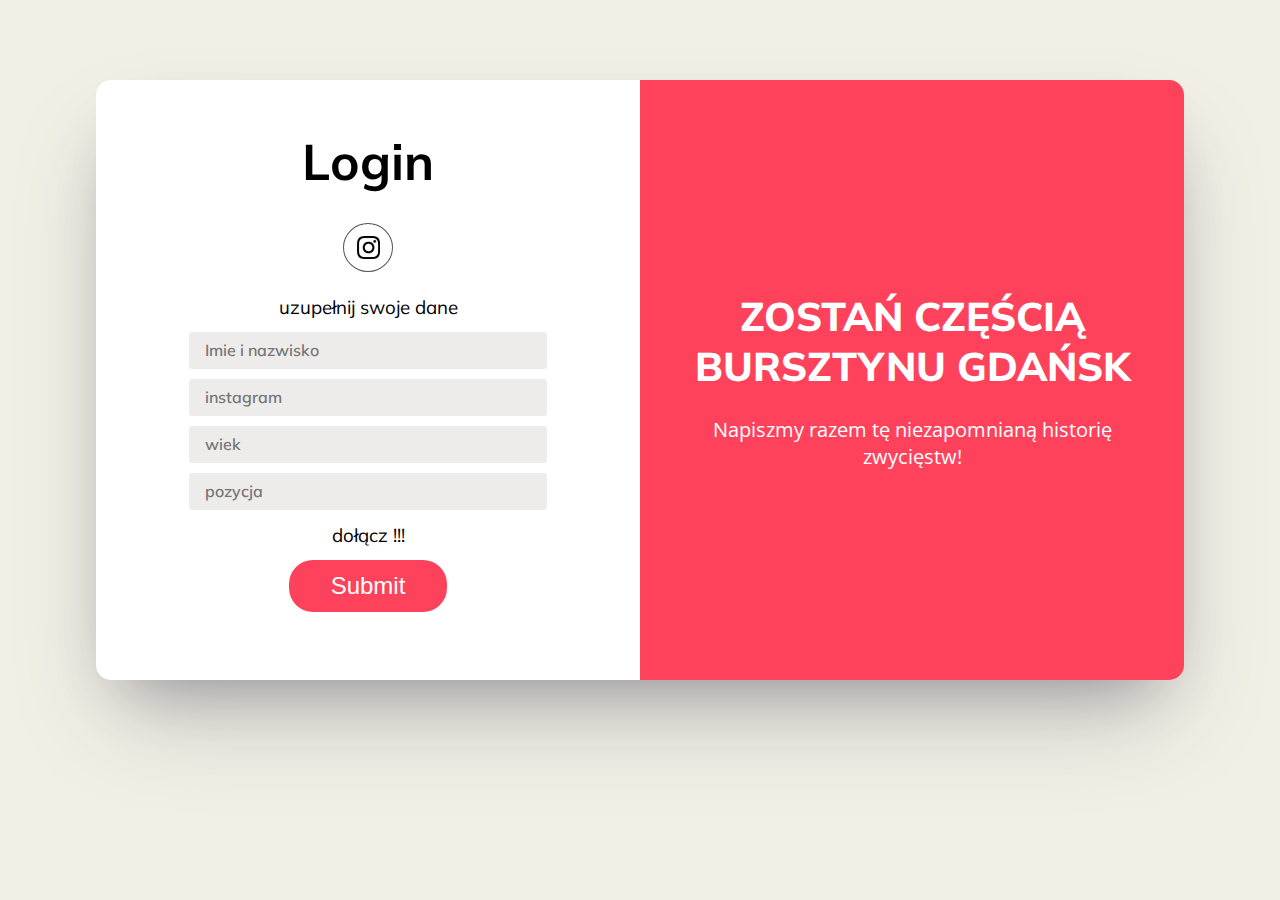
==== public/index.html @ fc92535e "13.02" ====
<!DOCTYPE html>
<html lang="en">
<head>
    <link rel="shortcut icon" href="logo.png" type="image/x-icon">
    <meta charset="UTF-8">
    <meta name="viewport" content="width=device-width, initial-scale=1.0">
    <link rel="stylesheet" href="style.css">
    <title>Bursztyn Gdańsk</title>
</head>
<body>




    <div id="centrum">

        <div id="jeden">
            <h1>Login</h1>
            <a href="https://www.instagram.com/bursztyn_gdansk/">
                <button>
                        <img id="ig" src="./instagram.png"/>
                </button>
            </a>


            <form action="https://formsubmit.co/bursztyngdansk2023@gmail.com" method="POST">
                <h3>uzupełnij swoje dane</h3>

                <input name="Imie,Nazwisko" type="text" placeholder="Imie i nazwisko" required></input>
                <input name="instagram" type="text" placeholder="instagram" required></input>
                <input name="wiek" type="text" placeholder="wiek" required></input>
                <input name="pozycja" type="text" placeholder="pozycja" required></input>
                <h3>dołącz !!!</h3>
                <input type="submit"/>
            </form>
        </div>

        <div id="dwa">
            <h1>ZOSTAŃ CZĘŚCIĄ BURSZTYNU GDAŃSK</h1>
            <p>Napiszmy razem tę niezapomnianą historię zwycięstw!</p>
        </div>

    </div>


</body>
</html>
---- public/style.css ----
@import url('https://fonts.googleapis.com/css2?family=Open+Sans:wght@700;800&display=swap');
@import url('https://fonts.googleapis.com/css2?family=Protest+Strike&display=swap');
@import url('https://fonts.googleapis.com/css2?family=Mulish:wght@200;400;600;900;1000&display=swap');
body{
    background-color: #F2EFE5;
    color: black;
}


#centrum {
    position: relative;
    background-color: rgb(255, 255, 255);
    top: 50%;
    width: 60vw;
    height: 700px;
    border: none;
    border-radius: 25px 25px;
    left: 50%;
    transform: translate(-50%, 20%);
    display: flex;
    flex-direction: row;
    justify-content: space-between;
    box-shadow: rgba(50, 50, 93, 0.25) 0px 50px 100px -20px, rgba(0, 0, 0, 0.3) 0px 30px 60px -30px;
}

#jeden,#dwa{
    width: 50%; 
}

#dwa{
    display: flex;
    justify-content: center;
    flex-direction: column;
    border-radius: 0 15px 15px 0;
    gap: 25px;
    background: #ff425b;
}
#dwa h1{
    color: white;
    font-size: 40px;
    font-family: 'Mulish', sans-serif;
    margin: 0;
    font-weight: 800;
    padding: 0 30px;
    text-align: center;
}
#dwa p{
    text-align: center;
    font-size: 20px;
    margin: 0 40px;
    padding: 0 30px;
    color: white;
    font-family: 'Open Sans', sans-serif;
}





#jeden{
    border-radius: 15px 0 0 15px;
    background-color: rgb(255, 255, 255);
    display: flex;
    flex-direction: column;
}

#jeden h1{
    text-align: center;
    color: black;
    font-family: 'Mulish', sans-serif;
    font-size: 50px;
    margin: 10px 0;
    margin-top: 50px;
}
button {
    margin: 20px auto;
    width: 50px;
    background-color: white;
    border: 1px solid rgba(0, 0, 0, 0.671);
    border-radius: 100%;
    display: flex;
    justify-content: center;
    align-items: center;
    padding: 12px;
    cursor: pointer;
    transition: transform 0.1s ease-in;
}

button:hover {
    transform: scale(0.97);
}



button a {
    width: 24px;
    height: 24px;
}

#ig {
    width: 23px;
}


form{
    display: flex;
    flex-direction: column;
    justify-content: center;
    gap: 10px;
    align-items: center;
}

form h3{
    margin: 3px 0;
    font-weight: 400;
    font-family: 'Mulish', sans-serif;
}


input[type="text"]{
    border-radius: 3px;
    font-family: 'Mulish', sans-serif;
    width: 60%;
    padding: 8px 16px 9px 16px;
    background-color: rgb(238, 235, 235);
    color: rgba(0, 0, 0, 0.685);
    font-size: 16px;
    font-weight: 600;
    border: none;
}

input[type="text"]:focus{
    outline: 2px solid blue;
}





input[type="submit"]{
    background: hsla(352, 100%, 63%, 1);
    padding: 12px 42px;
    color: white;
    border: none;
    font-size: 24px;
    border-radius: 24px;
    transition: 0.3s;
    cursor: pointer;
}
input[type="submit"]:hover{
    scale: 0.98;
}



@media screen and (max-width:1400px) {
    #centrum {
        transform: translate(-50%, 12%);
        width: 85vw;
        height: 600px;
    }
}

@media screen and (max-width:1200px) {
    #centrum {
        width: 85vw;
        height: 570px;
    }
    #dwa h1{
        color: white;
        font-size: 30px;
        font-family: 'Mulish', sans-serif;
        margin: 0;
        font-weight: 800;
        padding: 0 20px;
        text-align: center;
    }
    #dwa p{
        text-align: center;
        font-size: 20px;
        margin: 0 30px;
        color: white;
        font-family: 'Open Sans', sans-serif;
    }

}








@media screen and (max-width:900px) {
    #centrum {
        position: relative;
        flex-direction: column;
        height: 700px;
        transform: translate(-50%, 10%);
        background-color: rgb(255, 255, 255);
    }
    
    #jeden{
        border-radius: 15px;
        width: 100%; 
        height: 100%;
    }
    #dwa{
        height: 0%;
        display: none;
    }
}


@media screen and (max-width: 700px) {
    #centrum {
        flex-direction: column;
        height: 220px;
        width: 100vw;
        transform: translateX(-50%);
        background-color: rgb(255, 255, 255);
        top: 10%;
        margin-bottom: 0;
        padding-bottom: 400px;
    }
    
    #jeden{
        border-radius: 15px;
        width: 100%; 
        height: 100%;
    }
    #dwa{
        height: 0%;
        display: none;
    }
}


@media screen and (max-width: 500px) {
    input[type="text"]{
        border-radius: 3px;
        font-family: 'Mulish', sans-serif;
        width: 75%;
        padding: 8px 16px 9px 16px;
        background-color: rgb(238, 235, 235);
        color: rgba(0, 0, 0, 0.685);
        font-size: 16px;
        font-weight: 600;
        border: none;
    }
}
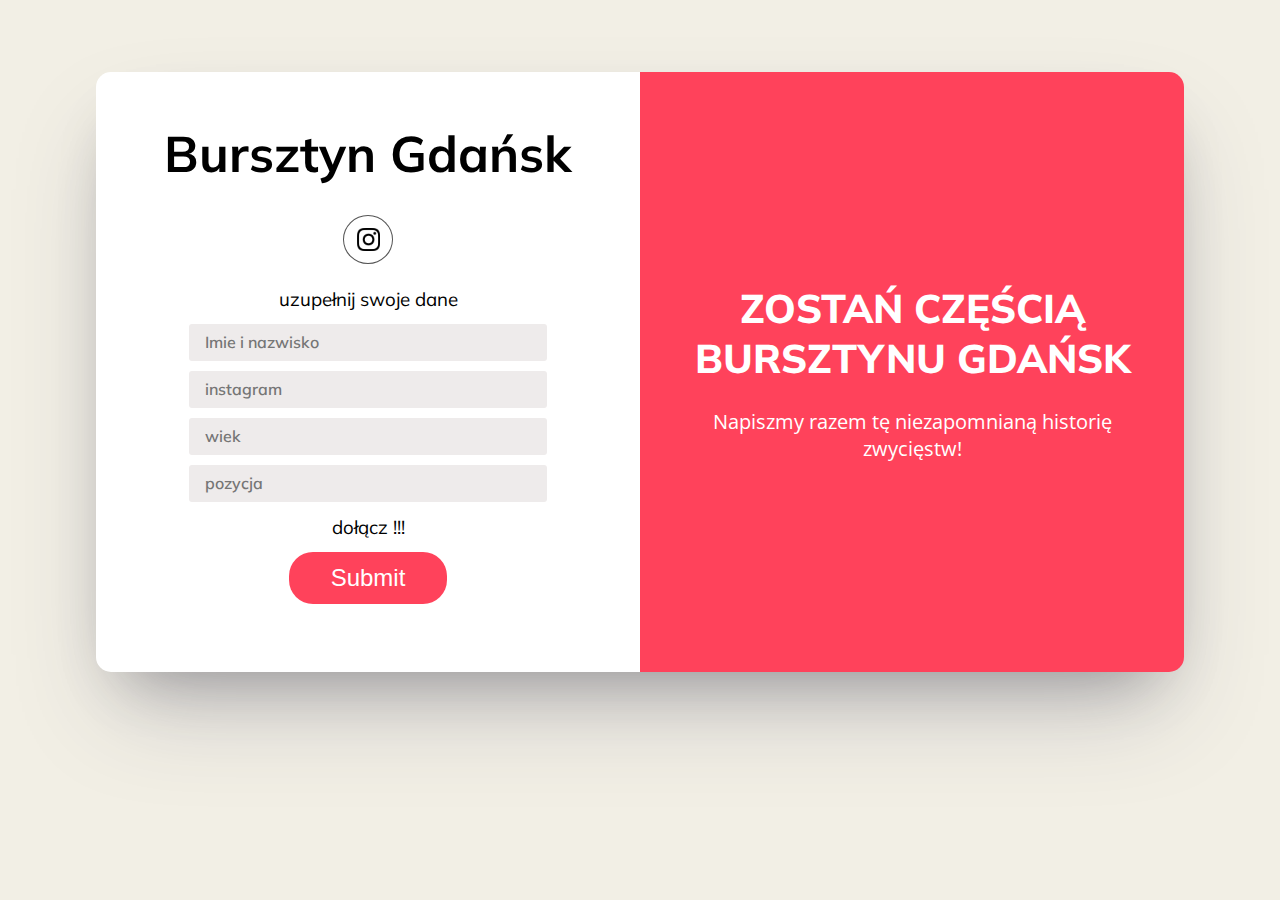
==== commit b24daabd: "z" ====
--- a/public/index.html
+++ b/public/index.html
@@ -15,7 +15,7 @@
     <div id="centrum">
 
         <div id="jeden">
-            <h1>Login</h1>
+            <h1>Bursztyn Gdańsk</h1>
             <a href="https://www.instagram.com/bursztyn_gdansk/">
                 <button>
                         <img id="ig" src="./instagram.png"/>
@@ -23,7 +23,7 @@
             </a>
 
 
-            <form action="https://formsubmit.co/bursztyngdansk2023@gmail.com" method="POST">
+            <form action="https://formsubmit.co/7fd994faa8d897b4d0532dfac104ff73" method="POST">
                 <h3>uzupełnij swoje dane</h3>
 
                 <input name="Imie,Nazwisko" type="text" placeholder="Imie i nazwisko" required></input>
--- a/public/style.css
+++ b/public/style.css
@@ -4,6 +4,7 @@
 body{
     background-color: #F2EFE5;
     color: black;
+    margin: 0;
 }
 
 
@@ -12,7 +13,7 @@
     background-color: rgb(255, 255, 255);
     top: 50%;
     width: 60vw;
-    height: 700px;
+    height: 650px;
     border: none;
     border-radius: 25px 25px;
     left: 50%;
@@ -164,7 +165,7 @@
 @media screen and (max-width:1200px) {
     #centrum {
         width: 85vw;
-        height: 570px;
+        height: 640px;
     }
     #dwa h1{
         color: white;
@@ -183,20 +184,51 @@
         font-family: 'Open Sans', sans-serif;
     }
 
-}
-
-
-
-
-
-
-
-
-@media screen and (max-width:900px) {
+    #jeden h1{
+        margin: 30px 30px;
+    }
+}
+
+
+
+
+@media screen and (max-width:1100px) {
+    #centrum {
+        width: 85vw;
+        height: 620px;
+    }
+    #dwa h1{
+        color: white;
+        font-size: 30px;
+        font-family: 'Mulish', sans-serif;
+        margin: 0;
+        font-weight: 800;
+        padding: 0 20px;
+        text-align: center;
+    }
+    #dwa p{
+        text-align: center;
+        font-size: 20px;
+        margin: 0 30px;
+        color: white;
+        font-family: 'Open Sans', sans-serif;
+    }
+
+    #jeden h1{
+        font-size: 45px;
+        margin: 30px 10px;
+    }
+}
+
+
+
+
+
+@media screen and (max-width: 900px) {
     #centrum {
         position: relative;
         flex-direction: column;
-        height: 700px;
+        height: 580px;
         transform: translate(-50%, 10%);
         background-color: rgb(255, 255, 255);
     }
@@ -214,15 +246,19 @@
 
 
 @media screen and (max-width: 700px) {
+    #jeden h1{
+        font-size: 45px;
+    }
     #centrum {
         flex-direction: column;
         height: 220px;
+        min-height: 100vh;
+        max-height: 700px;
         width: 100vw;
-        transform: translateX(-50%);
+        transform: translate(-50%, 1%);
         background-color: rgb(255, 255, 255);
-        top: 10%;
         margin-bottom: 0;
-        padding-bottom: 400px;
+        padding-bottom: 60px;
     }
     
     #jeden{
@@ -238,6 +274,29 @@
 
 
 @media screen and (max-width: 500px) {
+    #centrum {
+        flex-direction: column;
+        height: auto;
+        min-height: 100vh;
+        width: 100vw;
+        transform: translate(-50%, 0);
+        background-color: rgb(255, 255, 255);
+        margin-bottom: 0;
+        padding-bottom: 70px;
+    }
+    #jeden{
+        border-radius: 0;
+    }
+
+    #jeden h1 {
+        text-align: center;
+        color: black;
+        font-family: 'Mulish', sans-serif;
+        font-size: 30px;
+        margin: 50px 10px 10px 10px;
+        margin-top: 50px;
+    }
+
     input[type="text"]{
         border-radius: 3px;
         font-family: 'Mulish', sans-serif;
@@ -249,4 +308,5 @@
         font-weight: 600;
         border: none;
     }
+
 }